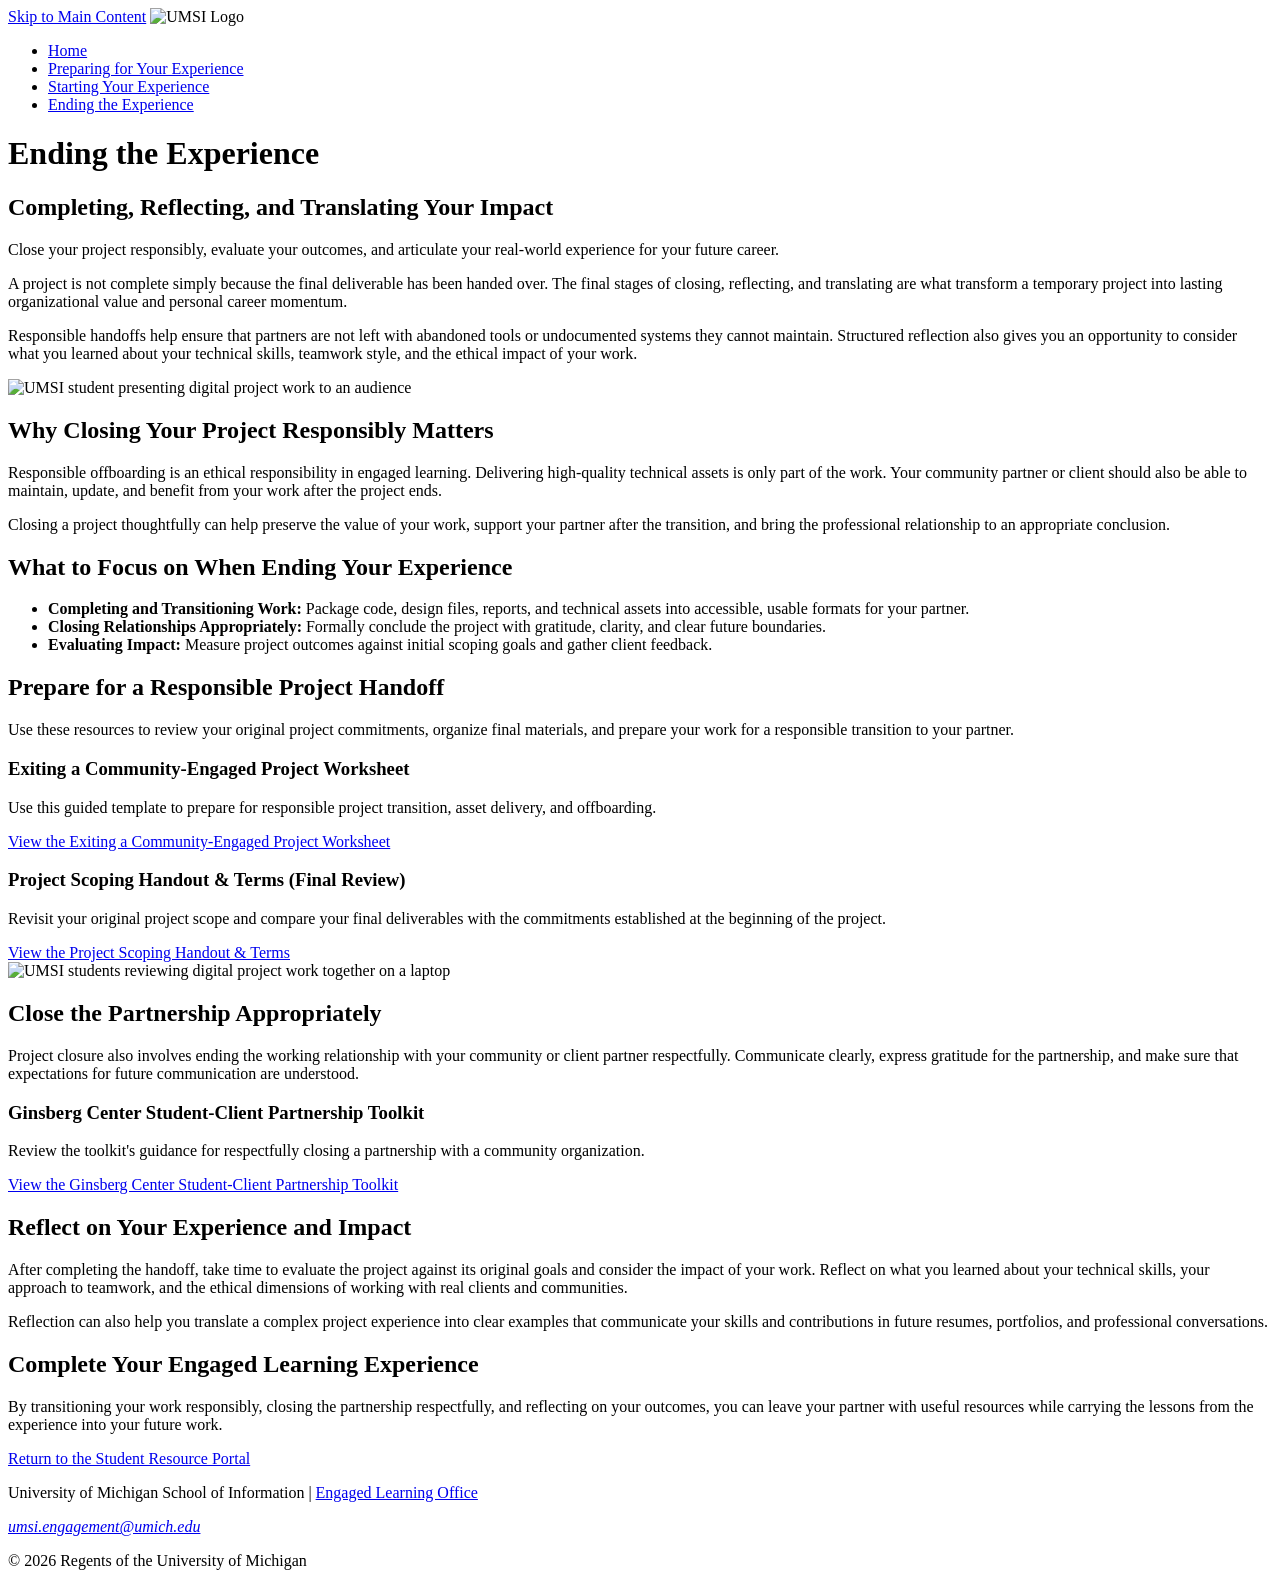
==== ending.html @ 04bf4369 "Add files via upload" ====
<!DOCTYPE html>
<html lang="en">

<head>
    <meta charset="UTF-8">
    <meta name="viewport" content="width=device-width, initial-scale=1.0">
    <title>Ending the Experience | UMSI</title>
</head>

<body>

    <header>
        <a href="#main">Skip to Main Content</a>

        <img src="images/UMSI_signature_vertical_informal_solidblue.jpg"
             alt="UMSI Logo">

        <nav>
            <ul>
                <li><a href="index.html">Home</a></li>
                <li><a href="prep.html">Preparing for Your Experience</a></li>
                <li><a href="starting.html">Starting Your Experience</a></li>
                <li><a href="ending.html">Ending the Experience</a></li>
            </ul>
        </nav>

        <h1>Ending the Experience</h1>
    </header>


    <main id="main">

        <section>
            <h2>Completing, Reflecting, and Translating Your Impact</h2>

            <p>
                Close your project responsibly, evaluate your outcomes, and articulate
                your real-world experience for your future career.
            </p>

            <p>
                A project is not complete simply because the final deliverable has been
                handed over. The final stages of closing, reflecting, and translating
                are what transform a temporary project into lasting organizational
                value and personal career momentum.
            </p>

            <p>
                Responsible handoffs help ensure that partners are not left with
                abandoned tools or undocumented systems they cannot maintain. Structured
                reflection also gives you an opportunity to consider what you learned
                about your technical skills, teamwork style, and the ethical impact of
                your work.
            </p>

            <img src="images/UMSI_UXatUM_Conference_04.JPG"
                 alt="UMSI student presenting digital project work to an audience">
        </section>


        <section>
            <h2>Why Closing Your Project Responsibly Matters</h2>

            <p>
                Responsible offboarding is an ethical responsibility in engaged
                learning. Delivering high-quality technical assets is only part of the
                work. Your community partner or client should also be able to maintain,
                update, and benefit from your work after the project ends.
            </p>

            <p>
                Closing a project thoughtfully can help preserve the value of your work,
                support your partner after the transition, and bring the professional
                relationship to an appropriate conclusion.
            </p>
        </section>


        <section>
            <h2>What to Focus on When Ending Your Experience</h2>

            <ul>
                <li>
                    <strong>Completing and Transitioning Work:</strong>
                    Package code, design files, reports, and technical assets into
                    accessible, usable formats for your partner.
                </li>

                <li>
                    <strong>Closing Relationships Appropriately:</strong>
                    Formally conclude the project with gratitude, clarity, and clear
                    future boundaries.
                </li>

                <li>
                    <strong>Evaluating Impact:</strong>
                    Measure project outcomes against initial scoping goals and gather
                    client feedback.
                </li>
            </ul>
        </section>


        <section>
            <h2>Prepare for a Responsible Project Handoff</h2>

            <p>
                Use these resources to review your original project commitments,
                organize final materials, and prepare your work for a responsible
                transition to your partner.
            </p>

            <article>
                <h3>Exiting a Community-Engaged Project Worksheet</h3>

                <p>
                    Use this guided template to prepare for responsible project
                    transition, asset delivery, and offboarding.
                </p>

                <a href="https://docs.google.com/document/d/1-gfg_EZ3T8pa3T0a130Qvtpl1bYoLOVEHSNpGHcJtFA/edit?usp=drive_link">
                    View the Exiting a Community-Engaged Project Worksheet
                </a>
            </article>


            <article>
                <h3>Project Scoping Handout &amp; Terms (Final Review)</h3>

                <p>
                    Revisit your original project scope and compare your final
                    deliverables with the commitments established at the beginning
                    of the project.
                </p>

                <a href="https://docs.google.com/document/d/1TrEDolwmOIlXgYgAP9VvlOGoYOwFfe6KxzZOgZSVYVw/edit?usp=drive_link">
                    View the Project Scoping Handout &amp; Terms
                </a>
            </article>

            <img src="images/UMSI_ViewbookMSI2026_26.jpg"
                 alt="UMSI students reviewing digital project work together on a laptop">
        </section>


        <section>
            <h2>Close the Partnership Appropriately</h2>

            <p>
                Project closure also involves ending the working relationship with
                your community or client partner respectfully. Communicate clearly,
                express gratitude for the partnership, and make sure that expectations
                for future communication are understood.
            </p>

            <article>
                <h3>Ginsberg Center Student-Client Partnership Toolkit</h3>

                <p>
                    Review the toolkit's guidance for respectfully closing a
                    partnership with a community organization.
                </p>

                <a href="https://ginsberg.umich.edu/article/campus-community-partnerships-toolkit">
                    View the Ginsberg Center Student-Client Partnership Toolkit
                </a>
            </article>
        </section>


        <section>
            <h2>Reflect on Your Experience and Impact</h2>

            <p>
                After completing the handoff, take time to evaluate the project against
                its original goals and consider the impact of your work. Reflect on
                what you learned about your technical skills, your approach to teamwork,
                and the ethical dimensions of working with real clients and communities.
            </p>

            <p>
                Reflection can also help you translate a complex project experience
                into clear examples that communicate your skills and contributions in
                future resumes, portfolios, and professional conversations.
            </p>
        </section>


        <section>
            <h2>Complete Your Engaged Learning Experience</h2>

            <p>
                By transitioning your work responsibly, closing the partnership
                respectfully, and reflecting on your outcomes, you can leave your
                partner with useful resources while carrying the lessons from the
                experience into your future work.
            </p>

            <a href="index.html">Return to the Student Resource Portal</a>
        </section>

    </main>


    <footer>
        <p>
            University of Michigan School of Information |
            <a href="https://www.si.umich.edu/programs/engaged-learning/about-engaged-learning-office">
                Engaged Learning Office
            </a>
        </p>

        <address>
            <a href="mailto:umsi.engagement@umich.edu">
                umsi.engagement@umich.edu
            </a>
        </address>

        <p>&copy; 2026 Regents of the University of Michigan</p>
    </footer>

</body>

</html>
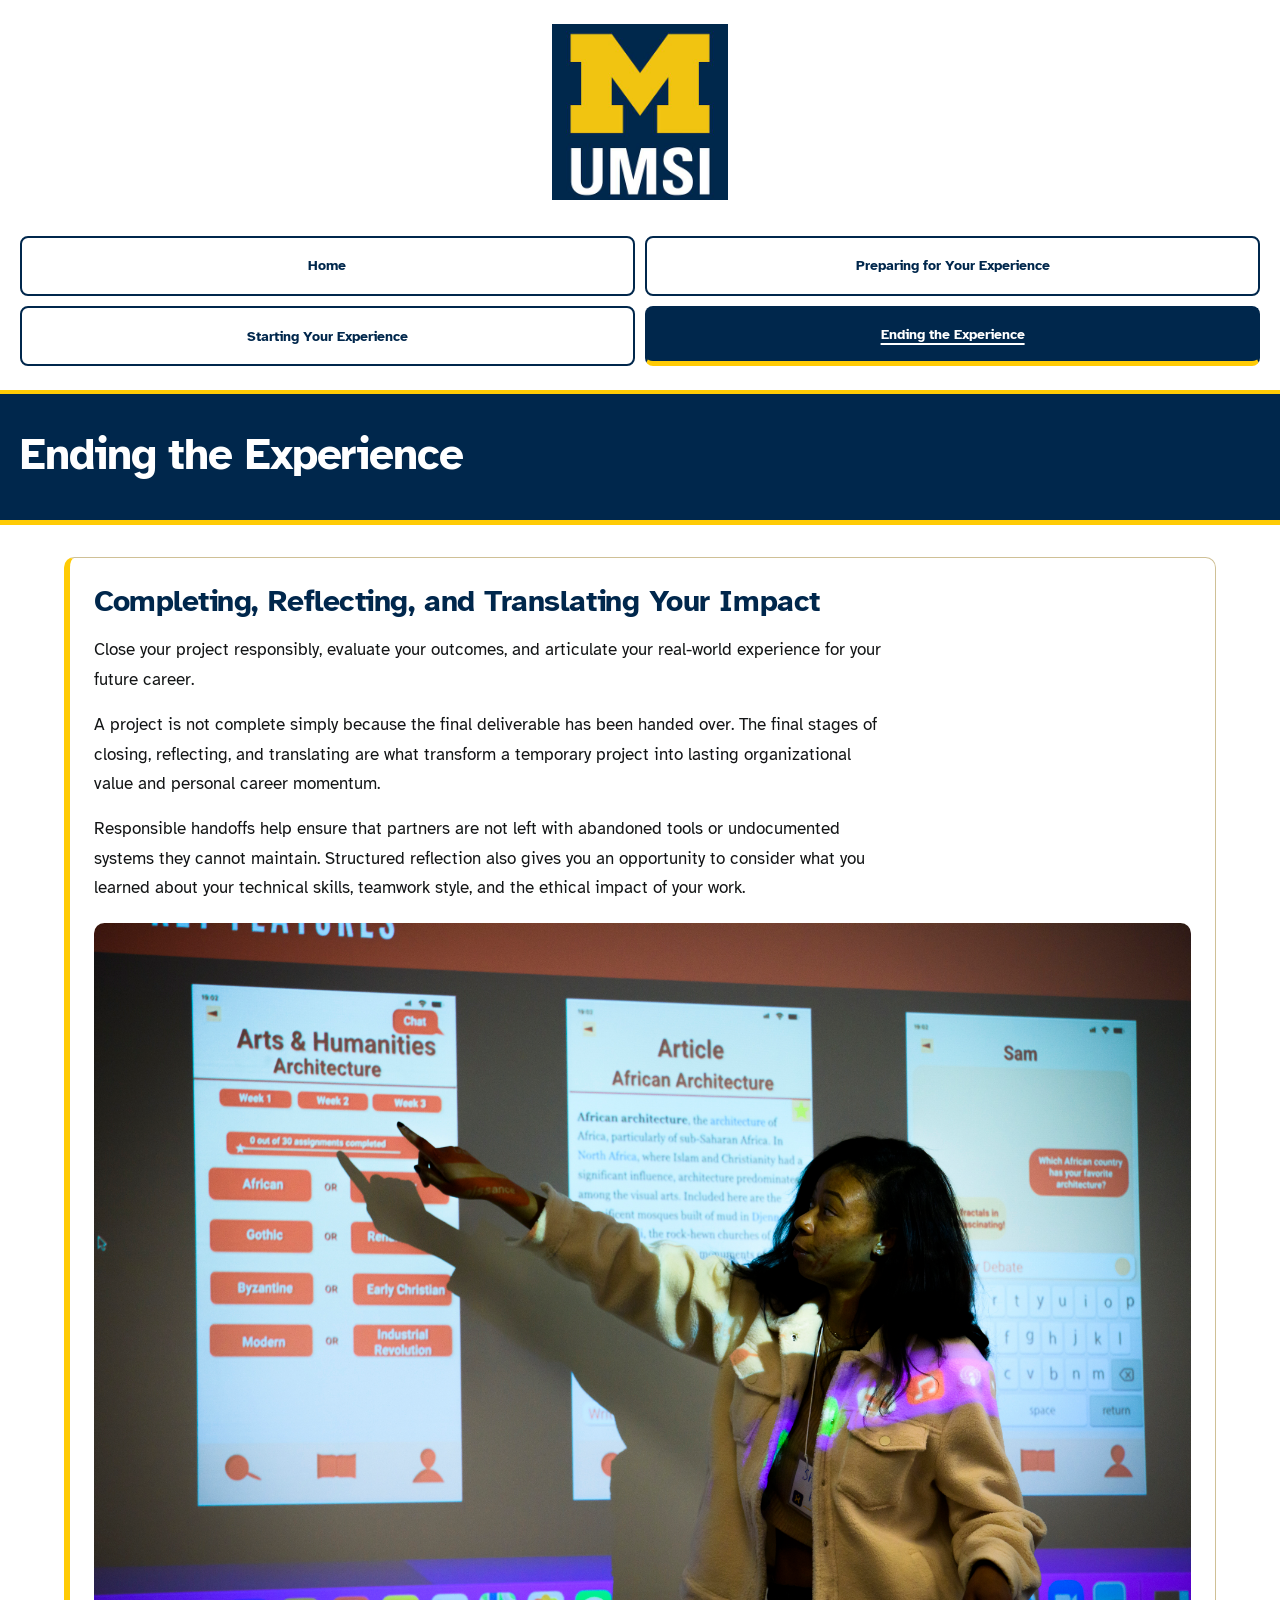
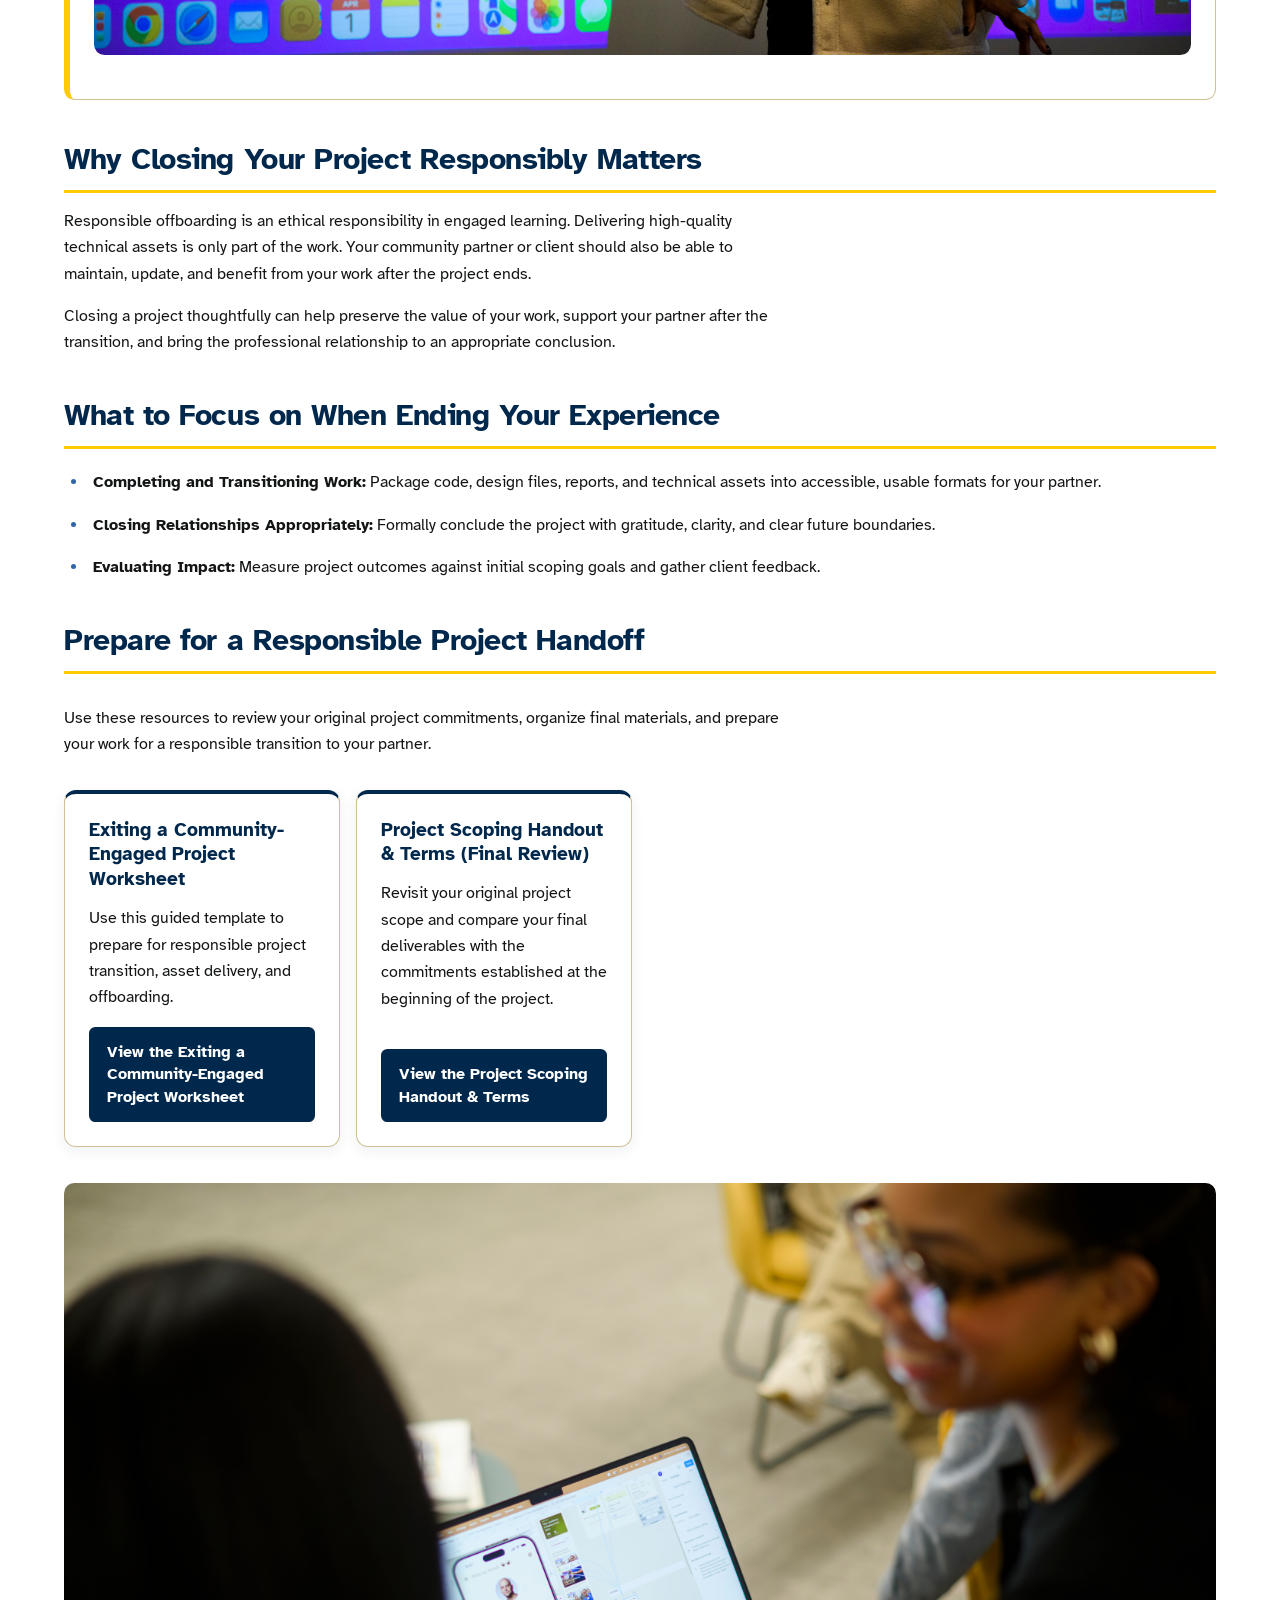
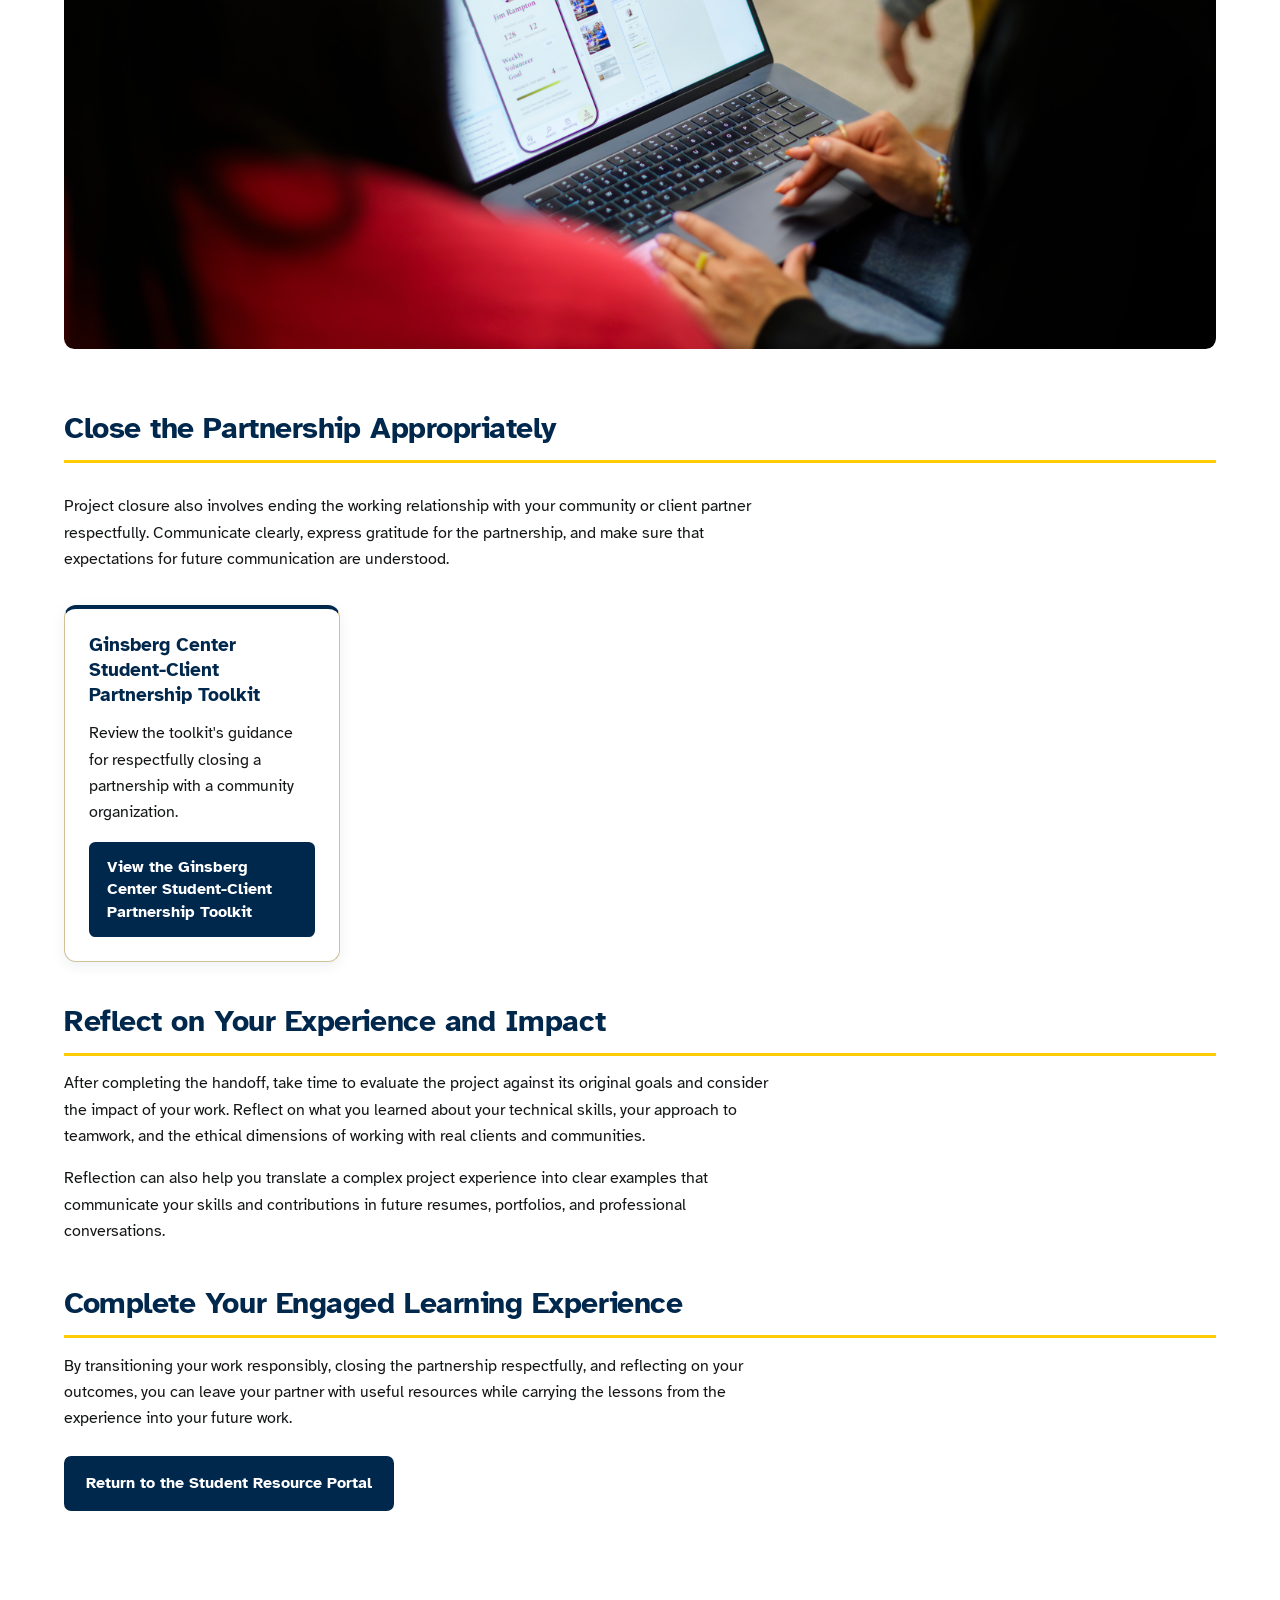
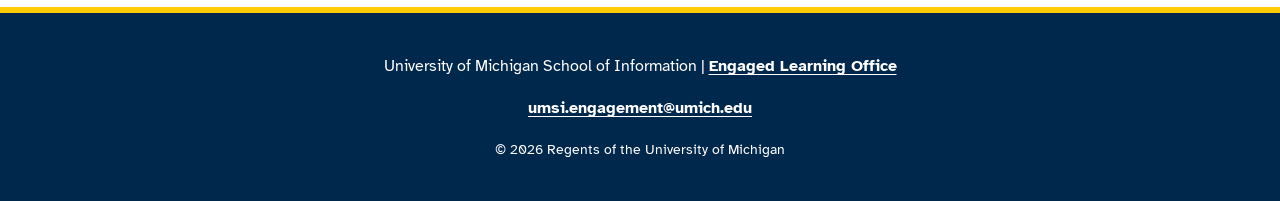
==== commit 58c516ea: "Add files via upload" ====
--- a/ending.html
+++ b/ending.html
@@ -5,6 +5,8 @@
     <meta charset="UTF-8">
     <meta name="viewport" content="width=device-width, initial-scale=1.0">
     <title>Ending the Experience | UMSI</title>
+    <link rel="stylesheet" href="css/html5reset.css">
+    <link rel="stylesheet" href="css/style.css">
 </head>
 
 <body>
@@ -20,7 +22,7 @@
                 <li><a href="index.html">Home</a></li>
                 <li><a href="prep.html">Preparing for Your Experience</a></li>
                 <li><a href="starting.html">Starting Your Experience</a></li>
-                <li><a href="ending.html">Ending the Experience</a></li>
+                <li><a href="ending.html" aria-current="page">Ending the Experience</a></li>
             </ul>
         </nav>
 
--- a/css/style.css
+++ b/css/style.css
@@ -0,0 +1,677 @@
+@import url('https://fonts.googleapis.com/css2?family=Atkinson+Hyperlegible:wght@400;700&display=swap');
+
+/* ==========================================
+   SI 539 Client Project - Mobile Deliverable
+   UMSI Engaged Learning Resource Portal
+
+   Mobile-first design
+   University of Michigan Brand Guidelines
+   ========================================== */
+
+
+/* ==========================================
+   1. BRAND COLORS & VARIABLES
+   ========================================== */
+
+:root {
+    /* Official University of Michigan colors */
+    --michigan-blue: #00274C;
+    --michigan-maize: #FFCB05;
+    --white: #FFFFFF;
+
+    /* Official secondary colors */
+    --arboretum-blue: #2F65A7;
+    --umma-tan: #CFC096;
+    --puma-black: #131516;
+
+    /* Supporting interface colors */
+    --page-background: #FFFFFF;
+    --card-background: #FFFFFF;
+    --text-color: #131516;
+    --border-color: #CFC096;
+
+    /* Layout */
+    --page-padding: 1.25rem;
+    --section-spacing: 2.5rem;
+    --card-radius: 0.75rem;
+}
+
+
+/* ==========================================
+   2. BASE STYLES
+   ========================================== */
+
+*,
+*::before,
+*::after {
+    box-sizing: border-box;
+}
+
+html {
+    scroll-behavior: smooth;
+}
+
+body {
+    margin: 0;
+    min-width: 0;
+
+    font-family: "Atkinson Hyperlegible", Arial, sans-serif;
+    font-size: 1rem;
+    line-height: 1.65;
+
+    color: var(--text-color);
+    background-color: var(--page-background);
+
+    overflow-wrap: break-word;
+}
+
+img {
+    display: block;
+    max-width: 100%;
+    height: auto;
+}
+
+iframe {
+    display: block;
+    width: 100%;
+    max-width: 100%;
+    aspect-ratio: 16 / 9;
+    height: auto;
+
+    border: 0;
+    border-radius: 0.5rem;
+}
+
+p {
+    margin: 0 0 1rem;
+}
+
+ul,
+ol {
+    padding-left: 1.5rem;
+}
+
+ul {
+    list-style-type: disc;
+}
+
+ol {
+    list-style-type: decimal;
+}
+
+li {
+    margin-bottom: 0.6rem;
+}
+
+strong {
+    font-weight: 700;
+}
+
+
+
+/* ==========================================
+   3. TYPOGRAPHY
+   ========================================== */
+
+h1,
+h2,
+h3,
+h4 {
+    margin-top: 0;
+    margin-bottom: 0.9rem;
+
+    color: var(--michigan-blue);
+    font-weight: 700;
+    line-height: 1.3;
+    text-align: left;
+}
+
+h1 {
+    font-size: clamp(1.85rem, 6vw, 2.75rem);
+    letter-spacing: -0.025em;
+}
+
+h2 {
+    font-size: clamp(1.4rem, 4.5vw, 1.9rem);
+    letter-spacing: -0.015em;
+}
+
+h3 {
+    font-size: 1.2rem;
+}
+
+h4 {
+    font-size: 1.05rem;
+}
+
+a {
+    color: var(--michigan-blue);
+    text-decoration: underline;
+    text-decoration-thickness: 0.08em;
+    text-underline-offset: 0.2em;
+}
+
+a:hover {
+    text-decoration-thickness: 0.15em;
+}
+
+a:focus-visible {
+    outline: 3px solid var(--arboretum-blue);
+    outline-offset: 4px;
+    border-radius: 0.15rem;
+}
+
+
+/* ==========================================
+   4. SKIP TO MAIN CONTENT
+   ========================================== */
+
+header > a[href="#main"] {
+    position: absolute;
+    top: -10rem;
+    left: 1rem;
+
+    z-index: 1000;
+
+    padding: 0.9rem 1.25rem;
+
+    background-color: var(--michigan-maize);
+    color: var(--michigan-blue);
+
+    font-weight: 700;
+    text-decoration: none;
+
+    border: 3px solid var(--michigan-blue);
+    border-radius: 0.4rem;
+}
+
+header > a[href="#main"]:focus,
+header > a[href="#main"]:focus-visible {
+    position: absolute;
+    top: 1rem;
+    left: 1rem;
+}
+
+
+/* ==========================================
+   5. HEADER
+   ========================================== */
+
+header {
+    background-color: var(--white);
+    border-bottom: 0.35rem solid var(--michigan-maize);
+}
+
+header > img {
+    width: min(45%, 11rem);
+    height: auto;
+
+    margin: 1.5rem auto;
+}
+
+header > h1 {
+    margin: 0;
+    padding: 2rem var(--page-padding) 2.25rem;
+
+    background-color: var(--michigan-blue);
+    color: var(--white);
+
+    border-top: 0.25rem solid var(--michigan-maize);
+}
+
+
+/* ==========================================
+   6. MOBILE NAVIGATION
+   ========================================== */
+
+nav {
+    padding: 0.75rem var(--page-padding) 1.5rem;
+}
+
+nav ul {
+    display: grid;
+    grid-template-columns: repeat(2, minmax(0, 1fr));
+    gap: 0.65rem;
+
+    list-style: none;
+
+    margin: 0;
+    padding: 0;
+}
+
+nav li {
+    margin: 0;
+    min-width: 0;
+}
+
+nav a {
+    display: flex;
+    align-items: center;
+    justify-content: center;
+
+    min-height: 3.75rem;
+    height: 100%;
+
+    padding: 0.75rem 0.55rem;
+
+    background-color: var(--white);
+    color: var(--michigan-blue);
+
+    border: 2px solid var(--michigan-blue);
+    border-radius: 0.5rem;
+
+    font-size: 0.9rem;
+    font-weight: 700;
+    line-height: 1.35;
+
+    text-align: center;
+    text-decoration: none;
+
+    transition:
+        background-color 0.2s ease,
+        color 0.2s ease,
+        border-color 0.2s ease;
+}
+
+nav a:hover {
+    background-color: var(--michigan-blue);
+    color: var(--white);
+}
+
+nav a[aria-current="page"] {
+    background-color: var(--michigan-blue);
+    color: var(--white);
+
+    border-bottom: 0.35rem solid var(--michigan-maize);
+
+    text-decoration: underline;
+    text-decoration-thickness: 0.12em;
+    text-underline-offset: 0.25em;
+}
+
+
+/* ==========================================
+   7. MAIN CONTENT
+   ========================================== */
+
+main {
+    width: min(100% - 2.5rem, 72rem);
+    margin: 0 auto;
+    padding: 2rem 0 3.5rem;
+}
+
+main > section {
+    margin-bottom: var(--section-spacing);
+}
+
+main > section > h2 {
+    padding-bottom: 0.7rem;
+    border-bottom: 0.2rem solid var(--michigan-maize);
+}
+
+main > section > p {
+    max-width: 72ch;
+}
+
+main > section > img {
+    width: 100%;
+    height: auto;
+
+    margin: 1.25rem 0;
+
+    border-radius: 0.65rem;
+}
+
+main > section > ul {
+    margin-top: 1.25rem;
+}
+
+main > section > ul li {
+    padding-left: 0.3rem;
+    margin-bottom: 1rem;
+}
+
+main > section > ul li::marker {
+    color: var(--arboretum-blue);
+}
+
+
+/* ==========================================
+   8. RESPONSIVE RESOURCE CARD GRID
+   ========================================== */
+
+/*
+   Sections containing articles use CSS Grid.
+
+   At mobile widths, cards remain readable.
+   At larger widths, cards automatically form
+   multiple columns without media queries.
+
+   This applies to all four HTML pages.
+*/
+
+main > section:has(> article) {
+    display: grid;
+
+    grid-template-columns:
+        repeat(auto-fit, minmax(min(100%, 17rem), 1fr));
+
+    gap: 1rem;
+    align-items: stretch;
+}
+
+/*
+   Section headings and introductory paragraphs
+   span the full grid width.
+*/
+
+main > section:has(> article) > h2,
+main > section:has(> article) > p,
+main > section:has(> article) > img,
+main > section:has(> article) > ul {
+    grid-column: 1 / -1;
+}
+
+main article {
+    display: flex;
+    flex-direction: column;
+
+    min-width: 0;
+
+    padding: 1.5rem;
+
+    background-color: var(--card-background);
+
+    border: 1px solid var(--border-color);
+    border-top: 0.3rem solid var(--michigan-blue);
+    border-radius: var(--card-radius);
+
+    box-shadow: 0 0.25rem 0.85rem rgba(0, 39, 76, 0.07);
+}
+
+main article h3 {
+    margin-bottom: 0.8rem;
+}
+
+main article h4 {
+    margin-top: 1rem;
+}
+
+main article p {
+    margin-bottom: 1rem;
+}
+
+main article > a {
+    display: inline-flex;
+    align-items: center;
+    justify-content: center;
+
+    align-self: flex-start;
+
+    min-height: 2.75rem;
+    max-width: 100%;
+
+    margin-top: auto;
+    padding: 0.75rem 1rem;
+
+    background-color: var(--michigan-blue);
+    color: var(--white);
+
+    border: 2px solid var(--michigan-blue);
+    border-radius: 0.4rem;
+
+    font-weight: 700;
+    line-height: 1.4;
+    text-align: left;
+    text-decoration: none;
+}
+
+main article > a:hover {
+    background-color: var(--white);
+    color: var(--michigan-blue);
+}
+
+/* Links inside article headings */
+
+main article h3 a {
+    color: var(--michigan-blue);
+    font-weight: 700;
+}
+
+main article h3 a:hover {
+    text-decoration-thickness: 0.15em;
+}
+
+
+/* ==========================================
+   9. NESTED RESOURCE CONTENT
+   ========================================== */
+
+main article > div {
+    margin-top: 1rem;
+    padding: 1rem;
+
+    background-color: var(--white);
+
+    border-left: 0.25rem solid var(--arboretum-blue);
+}
+
+main article > div h4 {
+    margin-top: 0;
+}
+
+main article > div a {
+    display: inline-flex;
+    align-items: center;
+    justify-content: center;
+    min-height: 2.75rem;
+    max-width: 100%;
+    padding: 0.75rem 1rem;
+    margin-top: 0.5rem;
+
+    background-color: var(--michigan-blue);
+    color: var(--white);
+
+    border: 2px solid var(--michigan-blue);
+    border-radius: 0.4rem;
+
+    font-weight: 700;
+    line-height: 1.4;
+    text-align: left;
+    text-decoration: none;
+}
+
+main article > div a:hover {
+    background-color: var(--white);
+    color: var(--michigan-blue);
+}
+
+
+
+/* ==========================================
+   10. CONTENT IMAGES & VIDEO
+   ========================================== */
+
+main img {
+    max-width: 100%;
+    height: auto;
+}
+
+main iframe {
+    margin: 1.5rem 0;
+    box-shadow: 0 0.3rem 1rem rgba(0, 39, 76, 0.12);
+}
+
+
+/* ==========================================
+   11. PAGE INTRODUCTION
+   ========================================== */
+
+main > section:first-child {
+    padding: 1.5rem;
+
+    background-color: var(--white);
+
+    border: 1px solid var(--border-color);
+    border-left: 0.4rem solid var(--michigan-maize);
+    border-radius: 0.65rem;
+}
+
+main > section:first-child h2 {
+    border-bottom: none;
+    padding-bottom: 0;
+}
+
+main > section:first-child p {
+    font-size: 1.05rem;
+    line-height: 1.75;
+}
+
+
+/* ==========================================
+   12. NEXT-STEP LINKS
+   ========================================== */
+
+/*
+   Direct links in sections can act as
+   prominent next-step navigation.
+*/
+
+main > section > a {
+    display: inline-flex;
+    align-items: center;
+    justify-content: center;
+
+    min-height: 3rem;
+    max-width: 100%;
+
+    padding: 0.85rem 1.25rem;
+    margin-top: 0.5rem;
+
+    background-color: var(--michigan-blue);
+    color: var(--white);
+
+    border: 2px solid var(--michigan-blue);
+    border-radius: 0.45rem;
+
+    font-weight: 700;
+    line-height: 1.5;
+    text-align: center;
+    text-decoration: none;
+}
+
+main > section > a:hover {
+    background-color: var(--white);
+    color: var(--michigan-blue);
+}
+
+
+/* ==========================================
+   13. ELO NEWSLETTER ASIDE
+   ========================================== */
+
+main > aside {
+    margin-top: 2.5rem;
+    padding: 1.75rem;
+
+    background-color: var(--michigan-blue);
+    color: var(--white);
+
+    border-top: 0.35rem solid var(--michigan-maize);
+    border-radius: 0.75rem;
+}
+
+main > aside h2 {
+    color: var(--michigan-maize);
+}
+
+main > aside a {
+    color: var(--white);
+    font-weight: 700;
+}
+
+main > aside > div {
+    margin: 1.5rem 0;
+}
+
+main > aside > div a {
+    display: inline-flex;
+    align-items: center;
+    justify-content: center;
+
+    min-height: 3rem;
+    max-width: 100%;
+
+    padding: 0.8rem 1.1rem;
+
+    background-color: var(--michigan-maize);
+    color: var(--michigan-blue);
+
+    border: 2px solid var(--michigan-maize);
+    border-radius: 0.45rem;
+
+    text-decoration: none;
+}
+
+main > aside > div a:hover {
+    background-color: var(--white);
+    border-color: var(--white);
+}
+
+
+/* ==========================================
+   14. FOOTER
+   ========================================== */
+
+footer {
+    padding: 2.5rem var(--page-padding);
+
+    background-color: var(--michigan-blue);
+    color: var(--white);
+
+    border-top: 0.4rem solid var(--michigan-maize);
+
+    text-align: center;
+}
+
+footer p {
+    margin-bottom: 1rem;
+}
+
+footer address {
+    margin-bottom: 1rem;
+
+    font-style: normal;
+    overflow-wrap: anywhere;
+}
+
+footer a {
+    color: var(--white);
+    font-weight: 700;
+    text-underline-offset: 0.2em;
+}
+
+footer a:hover {
+    color: var(--michigan-maize);
+}
+
+footer p:last-child {
+    margin-bottom: 0;
+    font-size: 0.9rem;
+}
+
+
+/* ==========================================
+   15. REDUCED MOTION ACCESSIBILITY
+   ========================================== */
+
+@media (prefers-reduced-motion: reduce) {
+    *,
+    *::before,
+    *::after {
+        scroll-behavior: auto !important;
+        animation-duration: 0.01ms !important;
+        animation-iteration-count: 1 !important;
+        transition-duration: 0.01ms !important;
+    }
+}
